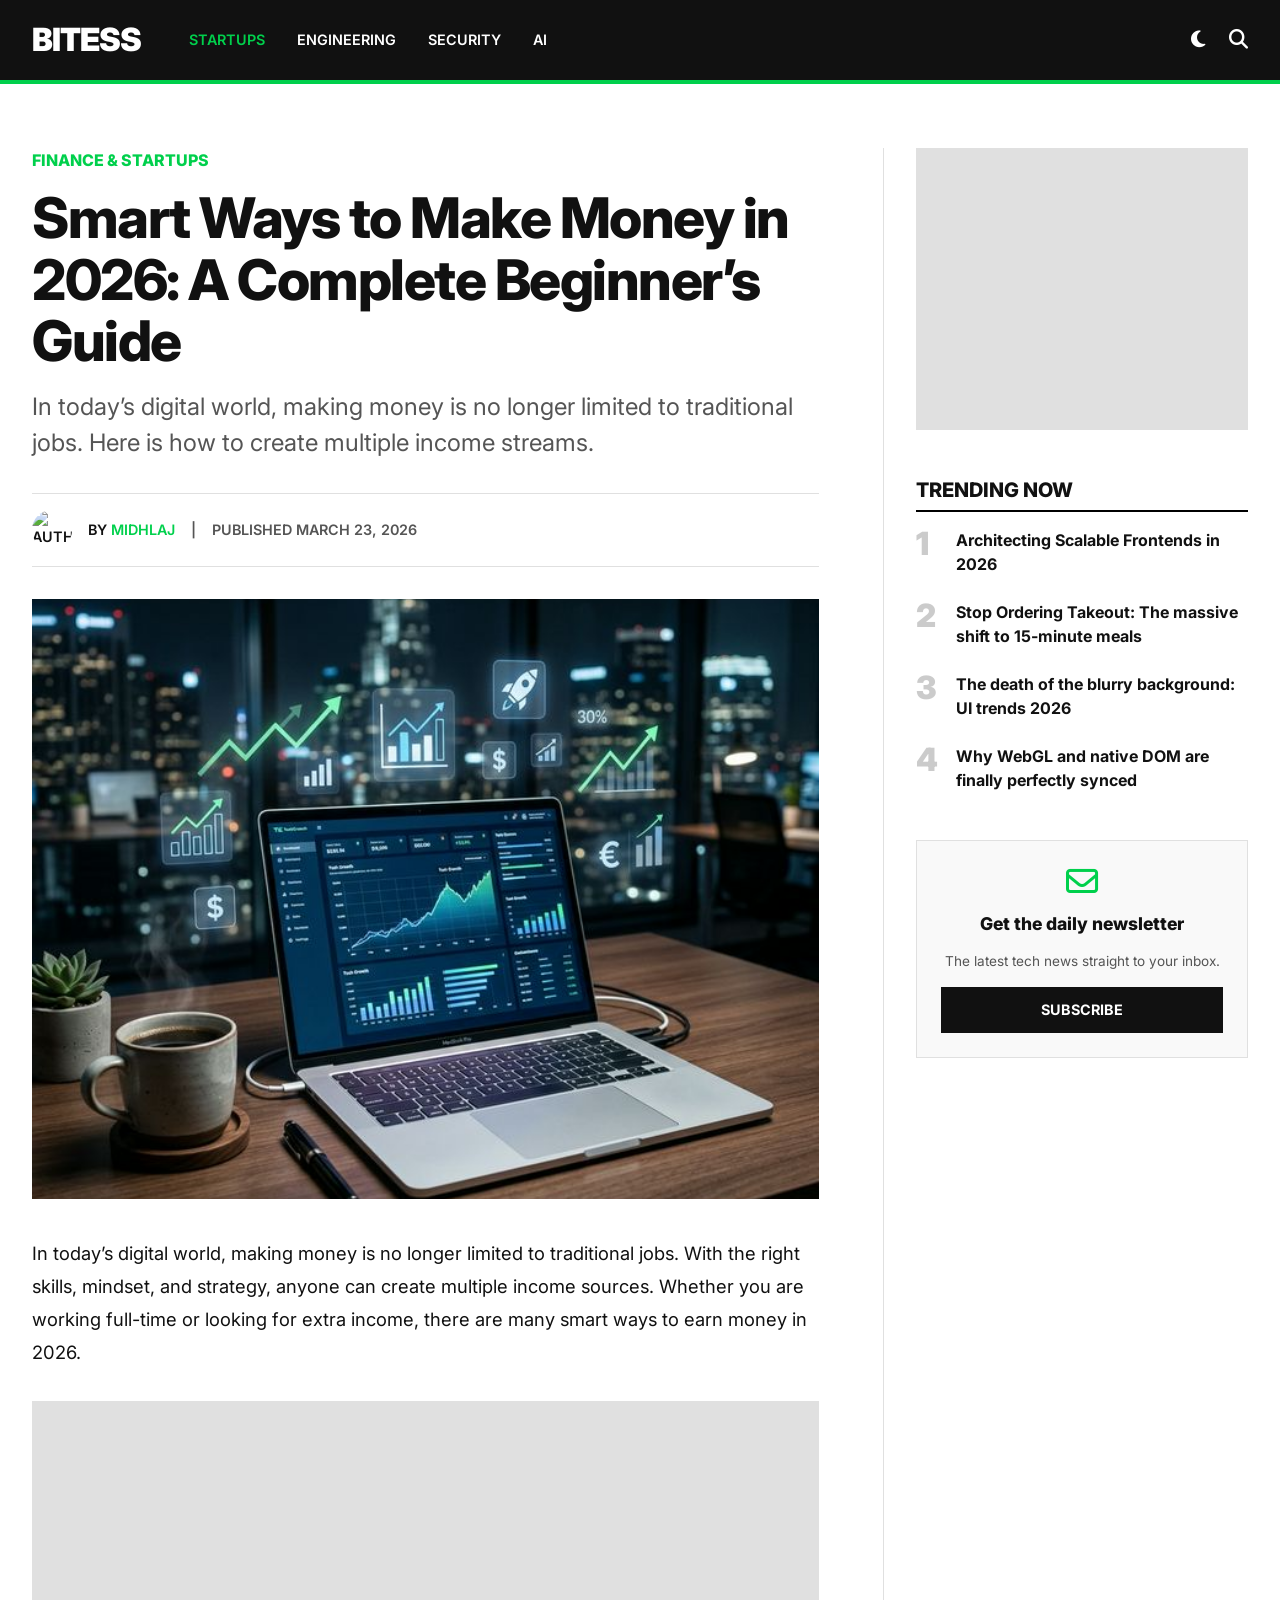
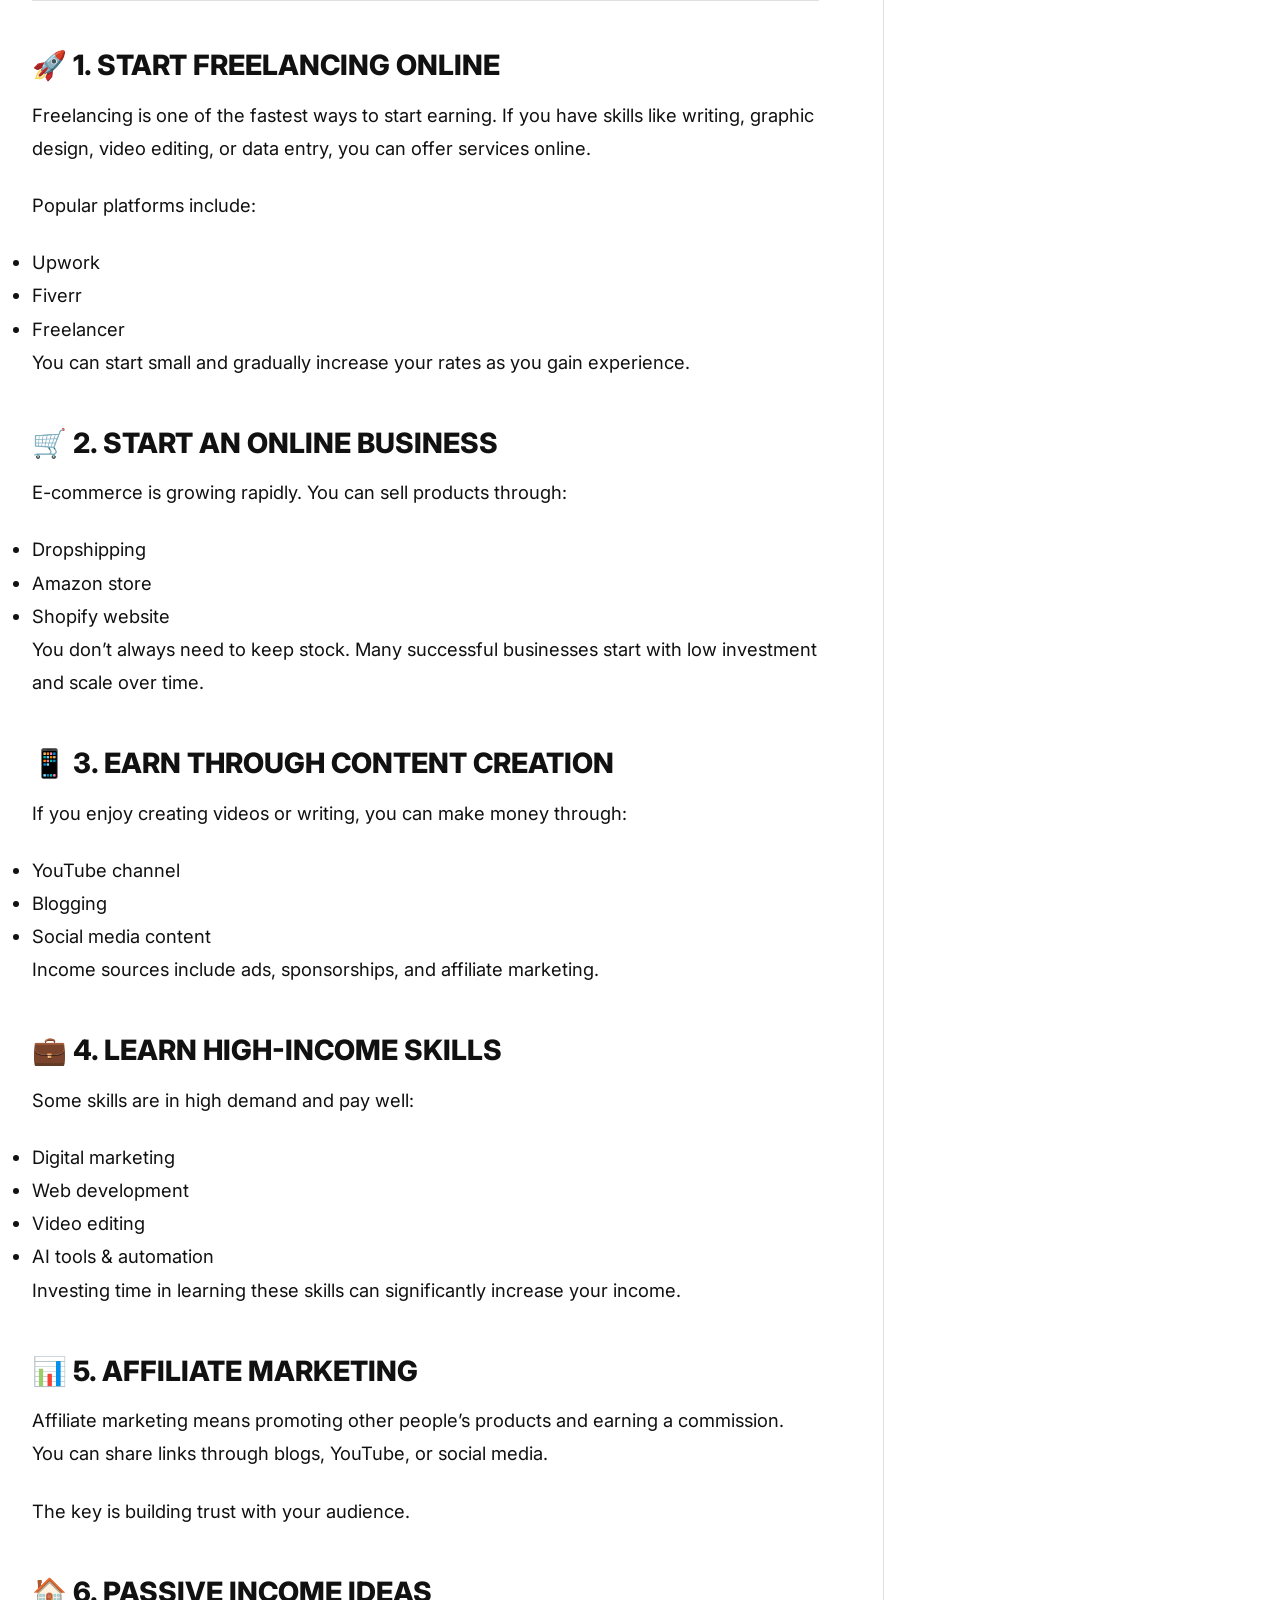
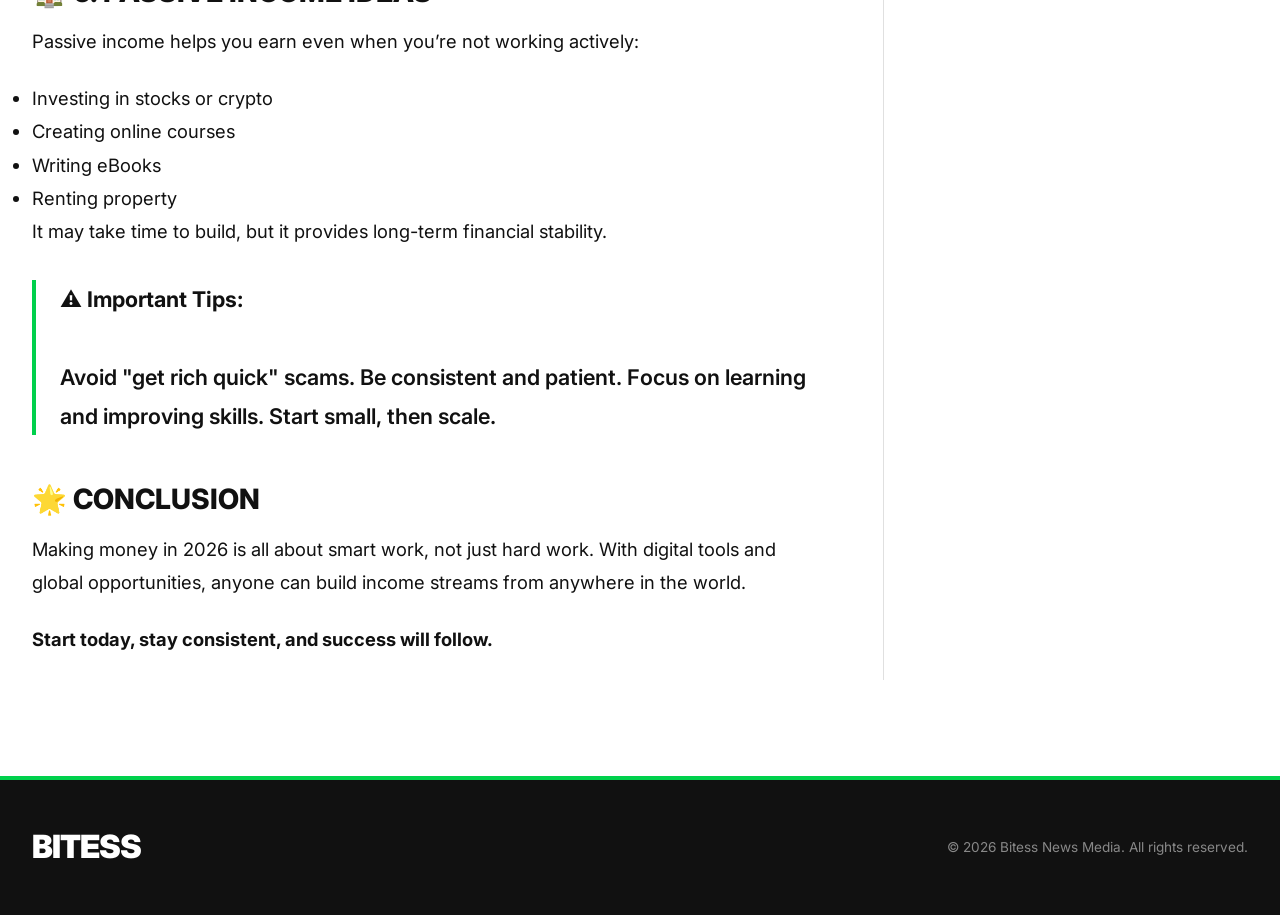
==== make-money-2026.html @ 9b632d86 "Publish Smart Ways to Make Money article and inject into trending sidebars" ====
<!DOCTYPE html>
<html lang="en" data-theme="light">
<head>
    <meta charset="UTF-8">
    <meta name="viewport" content="width=device-width, initial-scale=1.0">
    <meta name="description" content="Smart Ways to Make Money in 2026: A Complete Beginner’s Guide">
    <meta property="og:title" content="Smart Ways to Make Money in 2026 | Bitess">
    <meta property="og:description" content="Whether you are working full-time or looking for extra income, there are many smart ways to earn money in 2026.">
    <meta property="og:image" content="https://midhlajsha.github.io/blog-website-design/assets/make_money.png">
    <meta property="og:url" content="https://midhlajsha.github.io/blog-website-design/make-money-2026.html">
    <meta name="twitter:card" content="summary_large_image">
    <link rel="canonical" href="https://midhlajsha.github.io/blog-website-design/make-money-2026.html">
    <title>Smart Ways to Make Money in 2026 | Bitess</title>
    
    <link href="https://fonts.googleapis.com/css2?family=Inter:wght@400;500;600;800;900&display=swap" rel="stylesheet">
    <script async src="https://pagead2.googlesyndication.com/pagead/js/adsbygoogle.js?client=332-722-9307" crossorigin="anonymous"></script>
    <link rel="stylesheet" href="https://cdnjs.cloudflare.com/ajax/libs/font-awesome/6.4.0/css/all.min.css">
    <link rel="stylesheet" href="styles.css">
</head>
<body>
    <header class="main-header">
        <div class="nav-container">
            <div style="display: flex; gap: 3rem; align-items: center;">
                <a href="index.html" class="logo">BITESS</a>
                <nav class="main-nav-links">
                    <a href="#" style="color: var(--accent);">Startups</a>
                    <a href="#">Engineering</a>
                    <a href="#">Security</a>
                    <a href="#">AI</a>
                </nav>
            </div>
            <div class="nav-toggles">
                <button id="theme-toggle" aria-label="Toggle Theme"><i class="fas fa-moon"></i></button>
                <i class="fas fa-search" style="font-size: 1.2rem; cursor: pointer;"></i>
            </div>
        </div>
    </header>

    <div class="page-container article-layout">
        <main class="article-main">
            <span class="hero-tag" style="font-size: 1rem; margin-bottom: 1rem;">Finance & Startups</span>
            <h1 class="article-main-title">Smart Ways to Make Money in 2026: A Complete Beginner’s Guide</h1>
            <p class="article-main-subtitle">In today’s digital world, making money is no longer limited to traditional jobs. Here is how to create multiple income streams.</p>
            
            <div class="article-meta-bar">
                <img src="https://images.unsplash.com/photo-1599566150163-29194dcaad36?auto=format&fit=crop&w=100&q=80" alt="Author Midhlaj">
                <span>By <a href="#" style="color: var(--accent);">Midhlaj</a></span>
                <span style="color: var(--text-muted);">|</span>
                <span style="color: var(--text-muted);">Published March 23, 2026</span>
            </div>

            <img src="assets/make_money.png" alt="Make Money online desk" class="article-hero-img">

            <div class="article-body">
                <p>In today’s digital world, making money is no longer limited to traditional jobs. With the right skills, mindset, and strategy, anyone can create multiple income sources. Whether you are working full-time or looking for extra income, there are many smart ways to earn money in 2026.</p>

                <!-- In-Article Ad Unit -->
                <div class="ad-container" style="min-height: 200px;">
                    <ins class="adsbygoogle"
                         style="display:block; text-align:center;"
                         data-ad-layout="in-article"
                         data-ad-format="fluid"
                         data-ad-client="332-722-9307"
                         data-ad-slot="XXXXXXXXXX"></ins>
                    <script>(adsbygoogle = window.adsbygoogle || []).push({});</script>
                </div>

                <h2>🚀 1. Start Freelancing Online</h2>
                <p>Freelancing is one of the fastest ways to start earning. If you have skills like writing, graphic design, video editing, or data entry, you can offer services online.</p>
                <p>Popular platforms include:</p>
                <ul>
                    <li>Upwork</li>
                    <li>Fiverr</li>
                    <li>Freelancer</li>
                </ul>
                <p>You can start small and gradually increase your rates as you gain experience.</p>

                <h2>🛒 2. Start an Online Business</h2>
                <p>E-commerce is growing rapidly. You can sell products through:</p>
                <ul>
                    <li>Dropshipping</li>
                    <li>Amazon store</li>
                    <li>Shopify website</li>
                </ul>
                <p>You don’t always need to keep stock. Many successful businesses start with low investment and scale over time.</p>

                <h2>📱 3. Earn Through Content Creation</h2>
                <p>If you enjoy creating videos or writing, you can make money through:</p>
                <ul>
                    <li>YouTube channel</li>
                    <li>Blogging</li>
                    <li>Social media content</li>
                </ul>
                <p>Income sources include ads, sponsorships, and affiliate marketing.</p>

                <h2>💼 4. Learn High-Income Skills</h2>
                <p>Some skills are in high demand and pay well:</p>
                <ul>
                    <li>Digital marketing</li>
                    <li>Web development</li>
                    <li>Video editing</li>
                    <li>AI tools & automation</li>
                </ul>
                <p>Investing time in learning these skills can significantly increase your income.</p>

                <h2>📊 5. Affiliate Marketing</h2>
                <p>Affiliate marketing means promoting other people’s products and earning a commission. You can share links through blogs, YouTube, or social media.</p>
                <p>The key is building trust with your audience.</p>

                <h2>🏠 6. Passive Income Ideas</h2>
                <p>Passive income helps you earn even when you’re not working actively:</p>
                <ul>
                    <li>Investing in stocks or crypto</li>
                    <li>Creating online courses</li>
                    <li>Writing eBooks</li>
                    <li>Renting property</li>
                </ul>
                <p>It may take time to build, but it provides long-term financial stability.</p>

                <blockquote>
                    <strong>⚠️ Important Tips:</strong><br><br>
                    Avoid "get rich quick" scams. Be consistent and patient. Focus on learning and improving skills. Start small, then scale.
                </blockquote>

                <h2>🌟 Conclusion</h2>
                <p>Making money in 2026 is all about smart work, not just hard work. With digital tools and global opportunities, anyone can build income streams from anywhere in the world.</p>
                <p><strong>Start today, stay consistent, and success will follow.</strong></p>
            </div>
        </main>

        <aside class="article-sidebar">
            <div class="sidebar-widget">
                <!-- Google AdSense Ad Unit -->
                <div class="ad-container" style="min-height: 250px; margin-top: 0;">
                    <ins class="adsbygoogle"
                         style="display:inline-block;width:300px;height:250px"
                         data-ad-client="332-722-9307"
                         data-ad-slot="XXXXXXXXXX"></ins>
                    <script>(adsbygoogle = window.adsbygoogle || []).push({});</script>
                    <p style="position: absolute; top: 0; left: 5px; font-size: 0.6rem;">ADVERTISEMENT</p>
                </div>
            </div>

            <div class="sidebar-widget">
                <h4>Trending Now</h4>
                <ol class="trending-list">
                    <li><a href="post.html">Architecting Scalable Frontends in 2026</a></li>
                    <li><a href="pesto-chicken-pasta.html">Stop Ordering Takeout: The massive shift to 15-minute meals</a></li>
                    <li><a href="#">The death of the blurry background: UI trends 2026</a></li>
                    <li><a href="#">Why WebGL and native DOM are finally perfectly synced</a></li>
                </ol>
            </div>
            
            <div class="sidebar-widget" style="background: #f9f9f9; padding: 1.5rem; text-align: center; border: 1px solid var(--border-color);">
                <i class="far fa-envelope" style="font-size: 2rem; color: var(--accent); margin-bottom: 1rem;"></i>
                <h4 style="border-bottom: none; text-transform: none; font-size: 1.1rem; margin-bottom: 0.5em;">Get the daily newsletter</h4>
                <p style="font-size: 0.85rem; color: var(--text-muted); margin-bottom: 1rem;">The latest tech news straight to your inbox.</p>
                <a href="#" style="display: block; background: var(--text-main); color: var(--bg-color); padding: 0.75rem; font-weight: bold; font-size: 0.9rem;">SUBSCRIBE</a>
            </div>
        </aside>
    </div>

    <footer style="background: var(--header-bg); color: var(--header-text); padding: 3rem 2rem; border-top: 4px solid var(--accent); margin-top: 4rem;">
        <div class="page-container" style="display: flex; justify-content: space-between; align-items: center; padding: 0;">
            <h2 class="logo">BITESS</h2>
            <p style="font-size: 0.85rem; color: #888;">&copy; 2026 Bitess News Media. All rights reserved.</p>
        </div>
    </footer>

    <script src="script.js"></script>
</body>
</html>
---- styles.css ----
:root {
  --bg-color: #ffffff;
  --text-main: #111111;
  --text-muted: #555555;
  --border-color: #e0e0e0;
  --border-strong: #000000;
  --accent: #00d04c; /* TechCrunch vibrant green styling */
  --accent-hover: #00a53b;
  --header-bg: #111111;
  --header-text: #ffffff;
  
  --font-ui: 'Inter', -apple-system, sans-serif;
  --font-heading: 'Inter', -apple-system, sans-serif;
}

[data-theme="dark"] {
  --bg-color: #121212;
  --text-main: #f5f5f5;
  --text-muted: #aaaaaa;
  --border-color: #333333;
  --border-strong: #444444;
  --header-bg: #0a0a0a;
}

* {
  margin: 0;
  padding: 0;
  box-sizing: border-box;
}

body {
  font-family: var(--font-ui);
  background-color: var(--bg-color);
  color: var(--text-main);
  line-height: 1.5;
  -webkit-font-smoothing: antialiased;
}

h1, h2, h3, h4, h5 {
  font-family: var(--font-heading);
  font-weight: 800;
  line-height: 1.2;
}

a {
  color: inherit;
  text-decoration: none;
}

/* Header & Nav */
header.main-header {
  background: var(--header-bg);
  color: var(--header-text);
  border-bottom: 4px solid var(--accent);
  position: sticky;
  top: 0;
  z-index: 1000;
}

.nav-container {
  max-width: 1400px;
  margin: 0 auto;
  display: flex;
  justify-content: space-between;
  align-items: center;
  padding: 1rem 2rem;
}

.logo {
  font-size: 2rem;
  font-weight: 900;
  text-transform: uppercase;
  letter-spacing: -1px;
}

.main-nav-links {
  display: flex;
  gap: 2rem;
  font-weight: 600;
  text-transform: uppercase;
  font-size: 0.9rem;
}

.main-nav-links a:hover {
  color: var(--accent);
}

.nav-toggles {
  display: flex;
  gap: 1.5rem;
  align-items: center;
}

#theme-toggle {
  background: none; border: none; color: var(--header-text); cursor: pointer; font-size: 1.2rem;
}
#theme-toggle:hover { color: var(--accent); }

/* Global Container */
.page-container {
  max-width: 1400px;
  margin: 0 auto;
  padding: 2rem;
}

/* Homepage: Featured Hero */
.hero-section {
  display: flex;
  gap: 2rem;
  margin-bottom: 3rem;
  padding-bottom: 2rem;
  border-bottom: 2px solid var(--border-strong);
}

.hero-main {
  flex: 2;
  position: relative;
}

.hero-main img {
  width: 100%;
  height: 500px;
  object-fit: cover;
}

.hero-main-content {
  margin-top: 1rem;
}

.hero-tag {
  color: var(--accent);
  font-weight: 800;
  text-transform: uppercase;
  font-size: 0.85rem;
  display: block;
  margin-bottom: 0.5rem;
}

.hero-title {
  font-size: 3rem;
  margin-bottom: 1rem;
  letter-spacing: -1px;
}

.hero-title:hover {
  text-decoration: underline;
}

.hero-side {
  flex: 1;
  display: flex;
  flex-direction: column;
  gap: 1.5rem;
}

.side-article {
  display: flex;
  flex-direction: column;
  gap: 0.75rem;
  padding-bottom: 1.5rem;
  border-bottom: 1px solid var(--border-color);
}
.side-article:last-child { border-bottom: none; }

.side-article img {
  width: 100%;
  height: 180px;
  object-fit: cover;
}

.side-article h3 {
  font-size: 1.25rem;
}
.side-article h3:hover { color: var(--accent); }


/* Homepage: Dense Grid */
.grid-header {
  display: flex;
  justify-content: space-between;
  align-items: flex-end;
  border-bottom: 2px solid var(--border-strong);
  padding-bottom: 0.5rem;
  margin-bottom: 2rem;
}

.grid-header h2 {
  font-size: 2rem;
  text-transform: uppercase;
}

.article-grid {
  display: grid;
  grid-template-columns: repeat(4, 1fr);
  gap: 2rem;
  margin-bottom: 3rem;
}

.grid-article {
  display: flex;
  flex-direction: column;
}

.grid-article img {
  width: 100%;
  height: 160px;
  object-fit: cover;
  margin-bottom: 1rem;
}

.grid-article .hero-tag { font-size: 0.75rem; margin-bottom: 0.25rem; }

.grid-article h3 {
  font-size: 1.1rem;
  margin-bottom: 0.5rem;
}
.grid-article h3:hover { color: var(--accent); }

.grid-article p {
  font-size: 0.9rem;
  color: var(--text-muted);
  line-height: 1.4;
  flex-grow: 1;
}

/* Article Page Layout */
.article-layout {
  display: flex;
  gap: 4rem;
  margin-top: 2rem;
}

.article-main {
  flex: 3;
  max-width: 800px;
}

.article-sidebar {
  flex: 1;
  border-left: 1px solid var(--border-color);
  padding-left: 2rem;
}

/* Article Typography */
.article-main-title {
  font-size: 3.5rem;
  letter-spacing: -1.5px;
  margin-bottom: 1rem;
  line-height: 1.1;
}

.article-main-subtitle {
  font-size: 1.5rem;
  color: var(--text-muted);
  margin-bottom: 2rem;
  font-weight: 400;
}

.article-meta-bar {
  display: flex;
  align-items: center;
  gap: 1rem;
  padding: 1rem 0;
  border-top: 1px solid var(--border-color);
  border-bottom: 1px solid var(--border-color);
  margin-bottom: 2rem;
  font-size: 0.9rem;
  font-weight: 600;
  text-transform: uppercase;
}

.article-meta-bar img {
  width: 40px;
  height: 40px;
  border-radius: 50%;
}

.article-hero-img {
  width: 100%;
  max-height: 600px;
  object-fit: cover;
  margin-bottom: 2rem;
}

.article-body {
  font-size: 1.15rem;
  line-height: 1.8;
  color: var(--text-main);
}

.article-body p { margin-bottom: 1.5rem; }
.article-body h2 { font-size: 1.75rem; margin: 3rem 0 1rem; text-transform: uppercase; }
.article-body img { width: 100%; margin: 2rem 0; }
.article-body blockquote {
  font-size: 1.35rem;
  font-weight: 600;
  border-left: 4px solid var(--accent);
  padding-left: 1.5rem;
  margin: 2rem 0;
}

/* Sidebar Utilities */
.sidebar-widget { margin-bottom: 3rem; }
.sidebar-widget h4 {
  font-size: 1.25rem;
  text-transform: uppercase;
  border-bottom: 2px solid var(--border-strong);
  padding-bottom: 0.5rem;
  margin-bottom: 1rem;
}

.trending-list {
  list-style: none;
  counter-reset: trending-counter;
}

.trending-list li {
  position: relative;
  padding-left: 2.5rem;
  margin-bottom: 1.5rem;
}

.trending-list li::before {
  counter-increment: trending-counter;
  content: counter(trending-counter);
  position: absolute;
  left: 0;
  top: 0;
  font-size: 2rem;
  font-weight: 900;
  color: var(--text-muted);
  line-height: 1;
  opacity: 0.3;
}

.trending-list a {
  font-weight: 700;
  font-size: 1rem;
  line-height: 1.3;
}
.trending-list a:hover { color: var(--accent); }

/* Ads */
.ad-container {
  background: var(--border-color);
  padding: 1rem;
  text-align: center;
  margin: 2rem 0;
  display: flex;
  align-items: center;
  justify-content: center;
  font-size: 0.8rem;
  color: var(--text-muted);
  min-height: 250px;
}

/* Responsive */
@media (max-width: 1100px) {
  .hero-section { flex-direction: column; }
  .article-grid { grid-template-columns: repeat(2, 1fr); }
  .article-layout { flex-direction: column; }
  .article-sidebar { border-left: none; padding-left: 0; border-top: 2px solid var(--border-strong); padding-top: 2rem; }
}

@media (max-width: 768px) {
  .main-nav-links { display: none; }
  .article-grid { grid-template-columns: 1fr; }
  .article-main-title { font-size: 2.5rem; }
}
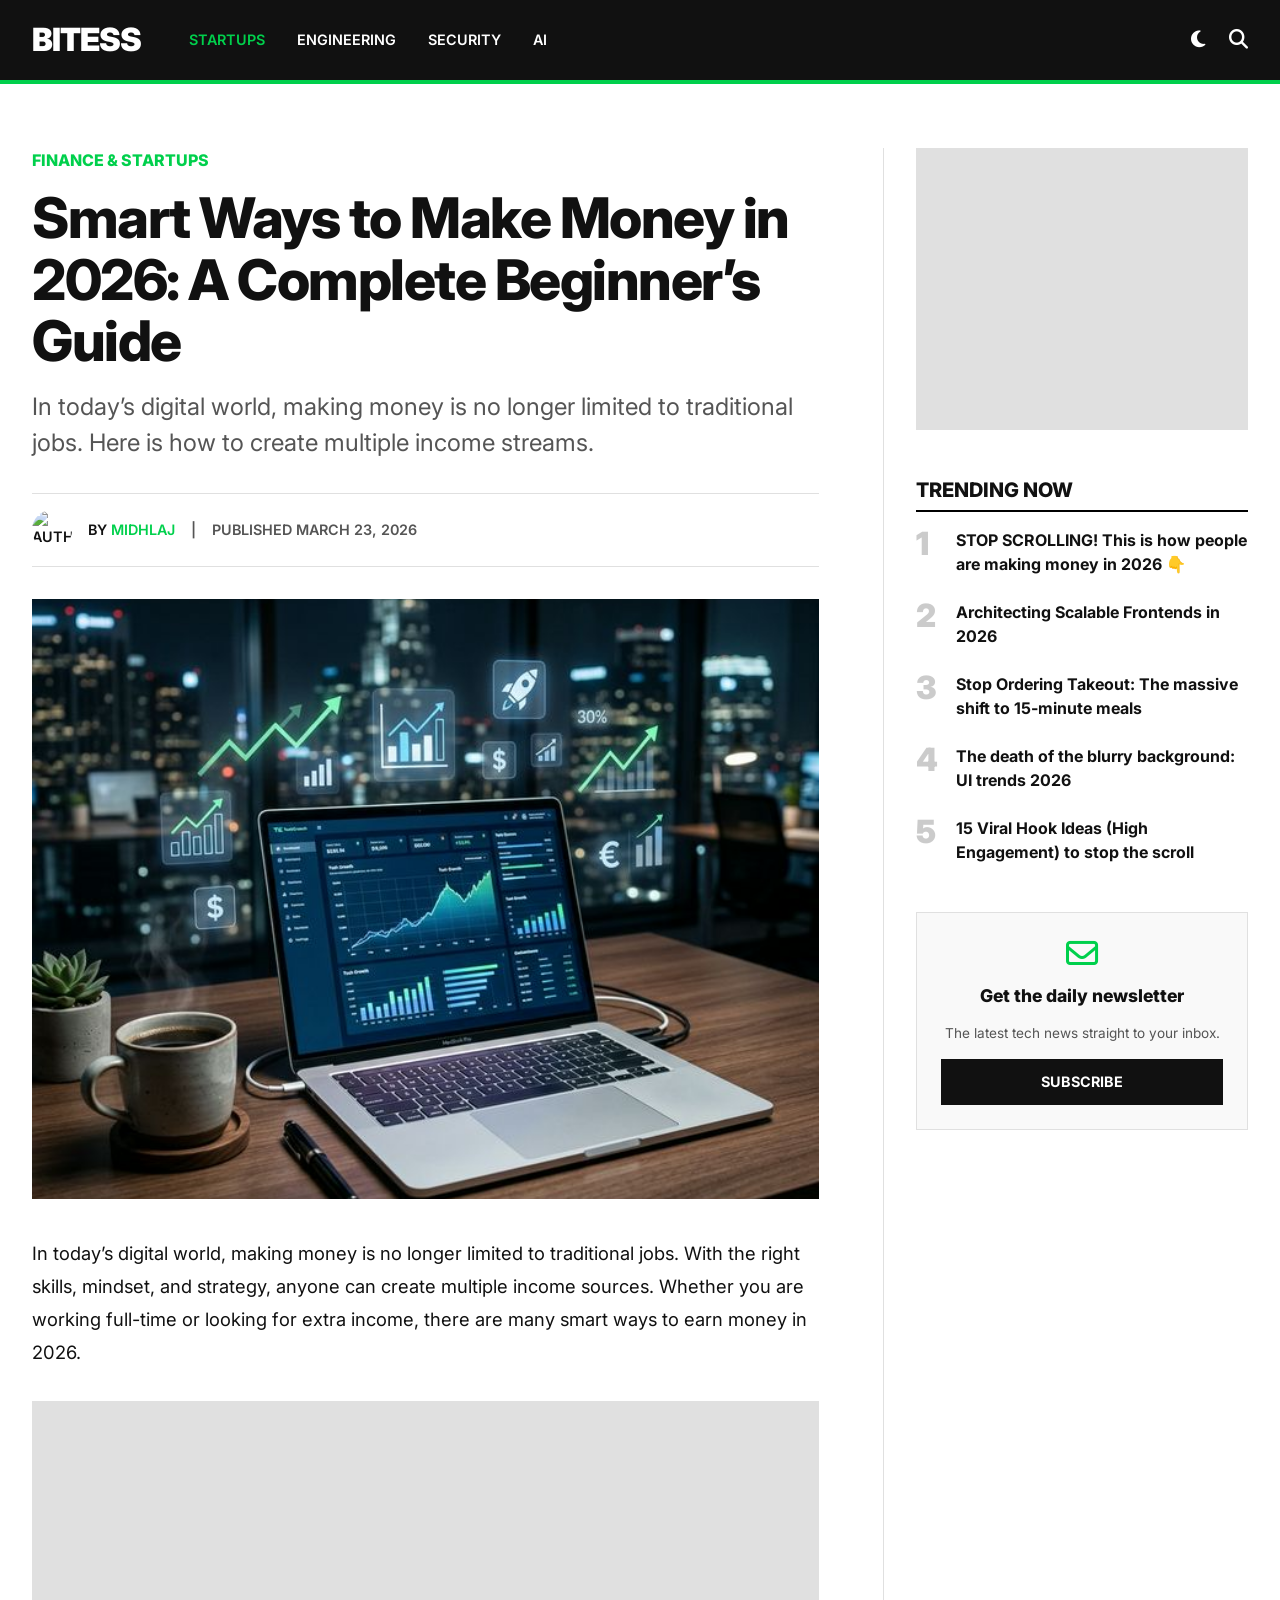
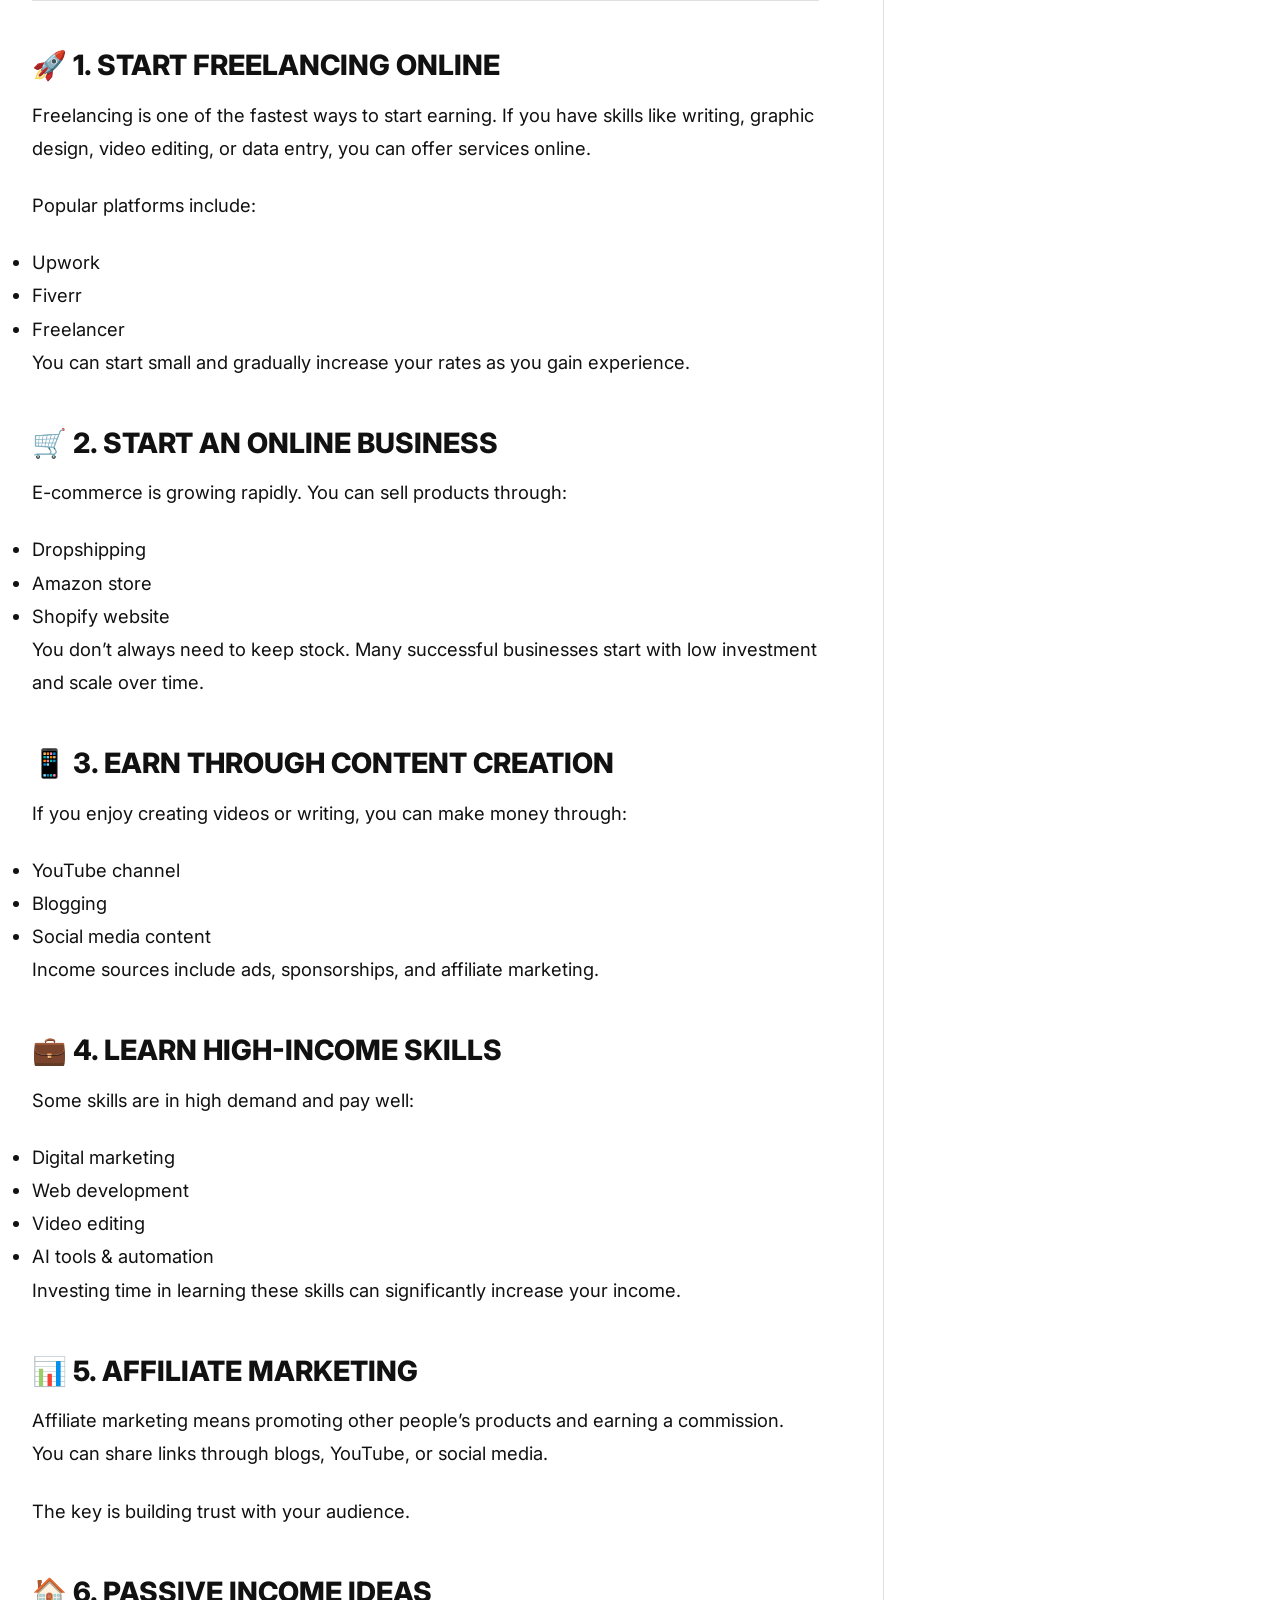
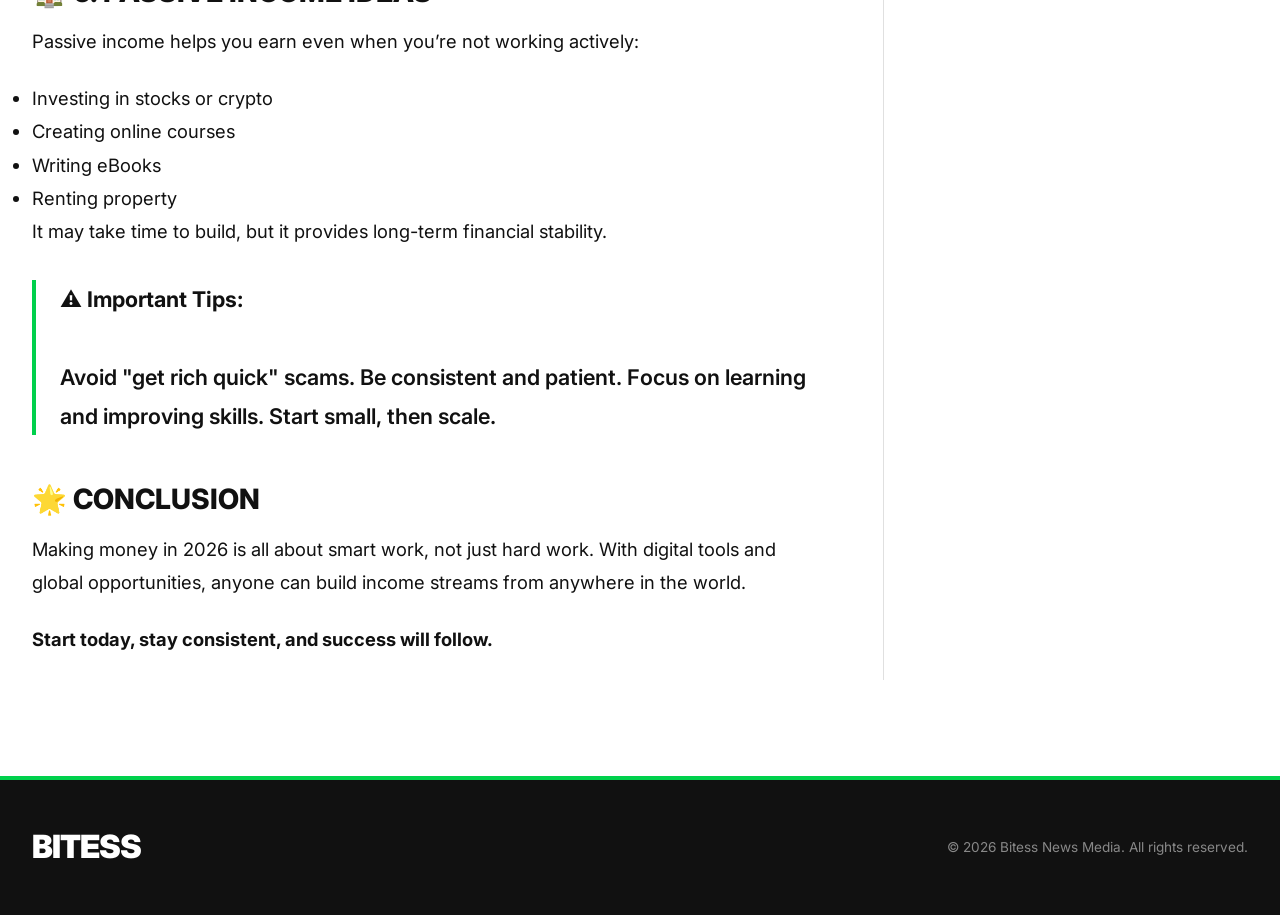
==== commit 3724d5ff: "Publish Viral Hooks listicle with custom neon aesthetic layout" ====
--- a/make-money-2026.html
+++ b/make-money-2026.html
@@ -144,10 +144,11 @@
             <div class="sidebar-widget">
                 <h4>Trending Now</h4>
                 <ol class="trending-list">
+                    <li><a href="stop-scrolling-money-2026.html">STOP SCROLLING! This is how people are making money in 2026 👇</a></li>
                     <li><a href="post.html">Architecting Scalable Frontends in 2026</a></li>
                     <li><a href="pesto-chicken-pasta.html">Stop Ordering Takeout: The massive shift to 15-minute meals</a></li>
                     <li><a href="#">The death of the blurry background: UI trends 2026</a></li>
-                    <li><a href="#">Why WebGL and native DOM are finally perfectly synced</a></li>
+                    <li><a href="viral-hooks-2026.html">15 Viral Hook Ideas (High Engagement) to stop the scroll</a></li>
                 </ol>
             </div>
             
